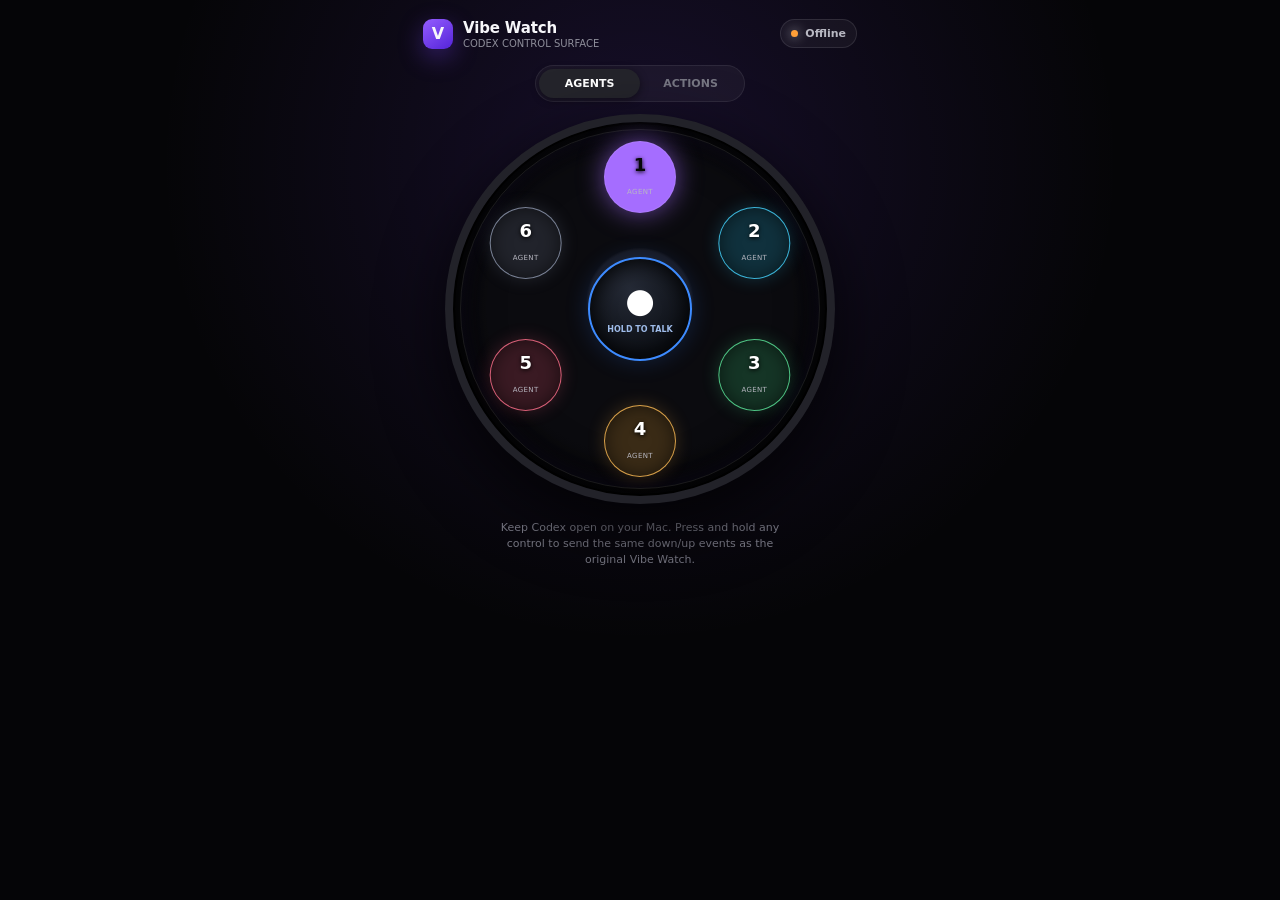
==== Web/controller.html @ 63808fba "Add browser controller and launch site" ====
<!doctype html>
<html lang="en">
<head>
  <meta charset="utf-8">
  <meta name="viewport" content="width=device-width,initial-scale=1,viewport-fit=cover,user-scalable=no">
  <meta name="theme-color" content="#050507">
  <meta name="apple-mobile-web-app-capable" content="yes">
  <meta name="apple-mobile-web-app-status-bar-style" content="black-translucent">
  <meta name="apple-mobile-web-app-title" content="Vibe Watch">
  <title>Vibe Watch Controller</title>
  <style>
    :root {
      color-scheme: dark;
      font-family: -apple-system, BlinkMacSystemFont, "SF Pro Display", system-ui, sans-serif;
      background: #050507;
      color: #f7f7fa;
      -webkit-tap-highlight-color: transparent;
      touch-action: manipulation;
    }
    * { box-sizing: border-box; }
    body {
      margin: 0;
      min-height: 100svh;
      overflow-x: hidden;
      background:
        radial-gradient(circle at 50% 18%, rgba(130, 74, 255, .14), transparent 30rem),
        #050507;
    }
    button { font: inherit; }
    .shell {
      width: min(100%, 470px);
      min-height: 100svh;
      margin: 0 auto;
      padding: max(18px, env(safe-area-inset-top)) 18px max(28px, env(safe-area-inset-bottom));
      display: flex;
      flex-direction: column;
      align-items: stretch;
    }
    header { display: flex; align-items: center; justify-content: space-between; margin-bottom: 12px; }
    .brand { display: flex; align-items: center; gap: 10px; }
    .mark {
      width: 30px; height: 30px; border-radius: 9px;
      display: grid; place-items: center; font-weight: 900;
      background: linear-gradient(145deg, #945dff, #5424d8);
      box-shadow: 0 8px 24px rgba(124, 69, 255, .35);
    }
    .brand strong { font-size: 15px; letter-spacing: -.01em; }
    .brand small { display: block; color: #8e8e9a; font-size: 10px; margin-top: 1px; }
    .status {
      border: 1px solid rgba(255,255,255,.1);
      border-radius: 999px;
      padding: 7px 10px;
      display: flex; align-items: center; gap: 7px;
      background: rgba(255,255,255,.045);
      color: #b8b8c2; font-size: 11px; font-weight: 700;
    }
    .status-dot { width: 7px; height: 7px; border-radius: 50%; background: #ff9f38; box-shadow: 0 0 12px currentColor; }
    .status.connected { color: #64e69a; }
    .status.connected .status-dot { background: #55e08e; }
    .mode-switch {
      align-self: center;
      display: grid; grid-template-columns: 1fr 1fr;
      width: 210px; padding: 3px; margin: 4px 0 12px;
      border: 1px solid rgba(255,255,255,.08); border-radius: 999px;
      background: rgba(255,255,255,.045);
    }
    .mode-switch button {
      border: 0; border-radius: 999px; padding: 8px 12px;
      background: transparent; color: #777783; font-size: 11px; font-weight: 800;
    }
    .mode-switch button.active { color: #fff; background: #24242b; box-shadow: 0 2px 8px #0007; }
    .watch {
      width: min(88vw, 390px); aspect-ratio: 1;
      position: relative; align-self: center;
      border-radius: 50%; overflow: hidden;
      background:
        radial-gradient(circle at 50% 48%, #17171d 0 19%, #0b0b0f 20% 57%, #040406 74%),
        #08080b;
      border: 8px solid #222229;
      box-shadow: inset 0 0 0 2px #000, inset 0 0 45px #000, 0 22px 65px #000b;
    }
    .watch::before {
      content: ""; position: absolute; inset: 7px; border-radius: 50%; pointer-events: none;
      border: 1px solid rgba(255,255,255,.09);
      box-shadow: inset 0 0 22px rgba(133, 85, 255, .08);
    }
    .face { position: absolute; inset: 0; opacity: 0; pointer-events: none; transform: scale(.97); transition: .22s ease; }
    .face.active { opacity: 1; pointer-events: auto; transform: scale(1); }
    .orb {
      --angle: 0deg; --color: #8b5cff;
      position: absolute; left: 50%; top: 50%; width: 72px; height: 72px;
      margin: -36px; padding: 0; border-radius: 50%;
      transform: rotate(var(--angle)) translateY(-132px) rotate(calc(-1 * var(--angle)));
      border: 1px solid color-mix(in srgb, var(--color) 70%, white 10%);
      color: white; background: color-mix(in srgb, var(--color) 20%, #09090c 80%);
      box-shadow: inset 0 0 18px #0008, 0 0 18px color-mix(in srgb, var(--color) 20%, transparent);
      display: grid; place-items: center; user-select: none; -webkit-user-select: none;
      transition: transform .12s ease, background .12s ease, box-shadow .12s ease;
    }
    .orb span { font-weight: 850; font-size: 18px; text-shadow: 0 1px 4px #000; }
    .orb small { display: block; font-size: 7px; margin-top: -15px; color: #b8b8c2; letter-spacing: .05em; }
    .orb.pressed, .orb.selected {
      background: var(--color); color: #07070a;
      box-shadow: 0 0 26px color-mix(in srgb, var(--color) 60%, transparent);
    }
    .orb.pressed { transform: rotate(var(--angle)) translateY(-132px) rotate(calc(-1 * var(--angle))) scale(.9); }
    .action-orb { width: 78px; height: 78px; margin: -39px; }
    .action-orb span { font-size: 10px; letter-spacing: .04em; }
    .action-orb b { font-size: 22px; line-height: 1; }
    .mic {
      position: absolute; left: 50%; top: 50%; width: 104px; height: 104px; margin: -52px;
      border-radius: 50%; border: 2px solid #3d8bff; color: white;
      background: radial-gradient(circle at 40% 30%, #252a36, #0d1016 70%);
      box-shadow: inset 0 0 22px #000, 0 0 24px rgba(49, 126, 255, .2);
      display: grid; place-items: center; user-select: none;
      transition: .12s ease;
    }
    .mic .icon { font-size: 34px; line-height: 1; }
    .mic small { font-size: 8px; font-weight: 800; color: #9fbce9; }
    .mic.pressed { transform: scale(.92); background: #d93452; border-color: #ff738b; box-shadow: 0 0 35px #e22d5077; }
    .hint { text-align: center; color: #777783; font-size: 11px; line-height: 1.45; margin: 16px auto 0; max-width: 310px; }
    .toast {
      position: fixed; left: 50%; bottom: max(24px, env(safe-area-inset-bottom));
      transform: translate(-50%, 20px); opacity: 0; pointer-events: none;
      border: 1px solid rgba(255,255,255,.1); border-radius: 999px;
      padding: 9px 14px; background: rgba(30,30,36,.92); backdrop-filter: blur(18px);
      font-size: 12px; font-weight: 700; transition: .2s ease;
    }
    .toast.show { opacity: 1; transform: translate(-50%, 0); }
    @media (max-height: 690px) {
      .watch { width: min(76vh, 350px); }
      .hint { margin-top: 8px; }
      .orb { transform: rotate(var(--angle)) translateY(-118px) rotate(calc(-1 * var(--angle))); }
      .orb.pressed { transform: rotate(var(--angle)) translateY(-118px) rotate(calc(-1 * var(--angle))) scale(.9); }
    }
  </style>
</head>
<body>
  <main class="shell">
    <header>
      <div class="brand"><div class="mark">V</div><div><strong>Vibe Watch</strong><small>CODEX CONTROL SURFACE</small></div></div>
      <div class="status" id="status"><i class="status-dot"></i><span>Connecting</span></div>
    </header>

    <nav class="mode-switch" aria-label="Control layer">
      <button class="active" data-face="agents">AGENTS</button>
      <button data-face="actions">ACTIONS</button>
    </nav>

    <section class="watch" aria-label="Vibe Watch controller">
      <div class="face active" id="agents">
        <button class="orb selected" style="--angle:0deg;--color:#a56dff" data-key="AG00"><span>1</span><small>AGENT</small></button>
        <button class="orb" style="--angle:60deg;--color:#2ccfff" data-key="AG01"><span>2</span><small>AGENT</small></button>
        <button class="orb" style="--angle:120deg;--color:#46e58d" data-key="AG02"><span>3</span><small>AGENT</small></button>
        <button class="orb" style="--angle:180deg;--color:#ffb33f" data-key="AG03"><span>4</span><small>AGENT</small></button>
        <button class="orb" style="--angle:240deg;--color:#ff5d7d" data-key="AG04"><span>5</span><small>AGENT</small></button>
        <button class="orb" style="--angle:300deg;--color:#7f8aa5" data-key="AG05"><span>6</span><small>AGENT</small></button>
        <button class="mic" data-mic><div><div class="icon">●</div><small>HOLD TO TALK</small></div></button>
      </div>

      <div class="face" id="actions">
        <button class="orb action-orb" style="--angle:0deg;--color:#a56dff" data-key="ACT06"><b>ϟ</b><span>FAST</span></button>
        <button class="orb action-orb" style="--angle:72deg;--color:#2b8cff" data-key="ACT07"><b>✓</b><span>APPROVE</span></button>
        <button class="orb action-orb" style="--angle:144deg;--color:#ff884d" data-key="ACT08"><b>×</b><span>REJECT</span></button>
        <button class="orb action-orb" style="--angle:216deg;--color:#35d7df" data-key="ACT09"><b>≋</b><span>PLAN</span></button>
        <button class="orb action-orb" style="--angle:288deg;--color:#eeeef5" data-key="ACT12"><b>↑</b><span>SEND</span></button>
        <button class="mic" data-mic><div><div class="icon">●</div><small>HOLD TO TALK</small></div></button>
      </div>
    </section>

    <p class="hint">Keep Codex open on your Mac. Press and hold any control to send the same down/up events as the original Vibe Watch.</p>
  </main>
  <div class="toast" id="toast">Sent</div>

  <script>
    const params = new URLSearchParams(location.search);
    const code = params.get('code') || localStorage.getItem('vibe-watch-code') || '';
    if (code) localStorage.setItem('vibe-watch-code', code);
    const status = document.querySelector('#status');
    const toast = document.querySelector('#toast');
    let toastTimer;

    function showToast(message) {
      toast.textContent = message;
      toast.classList.add('show');
      clearTimeout(toastTimer);
      toastTimer = setTimeout(() => toast.classList.remove('show'), 1100);
    }

    function createdAtForSwift() {
      return Date.now() / 1000 - 978307200;
    }

    async function send(key, act) {
      if (!code) return showToast('Scan the QR code again');
      const request = {
        pairingCode: code,
        event: { id: crypto.randomUUID(), key, phase: act, createdAt: createdAtForSwift() }
      };
      try {
        const response = await fetch('/api/event', {
          method: 'POST', headers: { 'Content-Type': 'application/json' },
          body: JSON.stringify(request), keepalive: true
        });
        if (!response.ok) throw new Error('Mac rejected the event');
        if (act === 1) showToast(key + ' sent');
      } catch (error) {
        showToast('Mac connection lost');
        setConnected(false);
      }
    }

    function bindPress(element, keys) {
      let activePointer = null;
      element.addEventListener('pointerdown', event => {
        event.preventDefault();
        if (activePointer !== null) return;
        activePointer = event.pointerId;
        element.setPointerCapture(event.pointerId);
        element.classList.add('pressed');
        keys.forEach(key => send(key, 1));
        if (element.dataset.key?.startsWith('AG')) {
          document.querySelectorAll('[data-key^="AG"]').forEach(item => item.classList.remove('selected'));
          element.classList.add('selected');
        }
      });
      const release = event => {
        if (activePointer !== event.pointerId) return;
        activePointer = null;
        element.classList.remove('pressed');
        keys.forEach(key => send(key, 0));
      };
      element.addEventListener('pointerup', release);
      element.addEventListener('pointercancel', release);
      element.addEventListener('lostpointercapture', event => {
        if (activePointer === event.pointerId) release(event);
      });
      element.addEventListener('contextmenu', event => event.preventDefault());
    }

    document.querySelectorAll('[data-key]').forEach(element => bindPress(element, [element.dataset.key]));
    document.querySelectorAll('[data-mic]').forEach(element => bindPress(element, ['ACT10', 'ACT11']));
    document.querySelectorAll('[data-face]').forEach(button => button.addEventListener('click', () => {
      document.querySelectorAll('[data-face]').forEach(item => item.classList.toggle('active', item === button));
      document.querySelectorAll('.face').forEach(face => face.classList.toggle('active', face.id === button.dataset.face));
    }));

    function setConnected(connected, label = connected ? 'Mac connected' : 'Offline') {
      status.classList.toggle('connected', connected);
      status.querySelector('span').textContent = label;
    }

    async function checkStatus() {
      try {
        const response = await fetch('/api/status?code=' + encodeURIComponent(code), { cache: 'no-store' });
        const data = await response.json();
        setConnected(response.ok && data.connected, response.ok ? data.name : 'Pairing failed');
      } catch { setConnected(false); }
    }
    checkStatus();
    setInterval(checkStatus, 3000);
  </script>
</body>
</html>
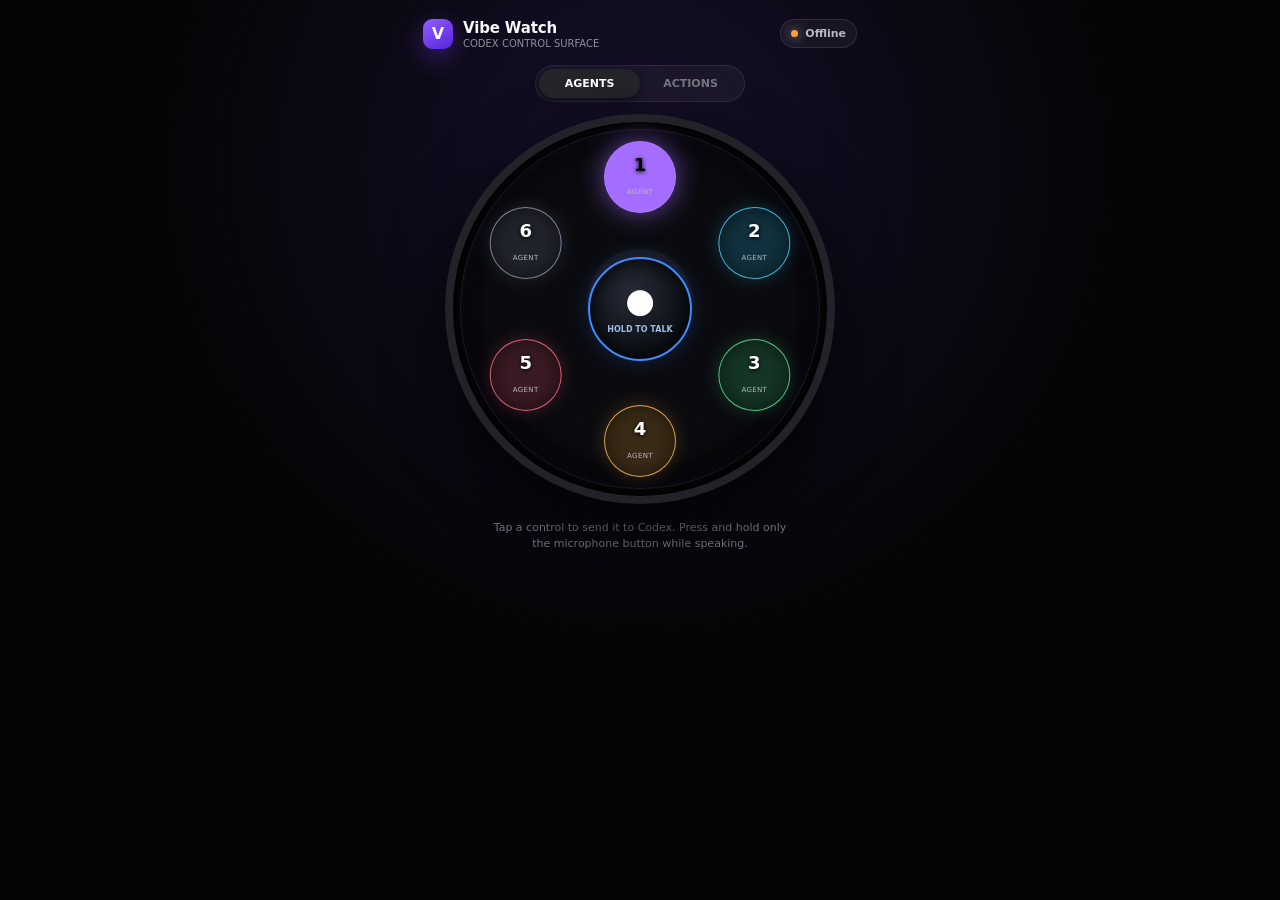
==== commit 66f8ea6b: "Fix Safari touch controls and Codex targeting" ====
--- a/Web/controller.html
+++ b/Web/controller.html
@@ -15,9 +15,16 @@
       background: #050507;
       color: #f7f7fa;
       -webkit-tap-highlight-color: transparent;
-      touch-action: manipulation;
-    }
-    * { box-sizing: border-box; }
+      -webkit-touch-callout: none;
+      -webkit-user-select: none;
+      user-select: none;
+    }
+    * {
+      box-sizing: border-box;
+      -webkit-touch-callout: none;
+      -webkit-user-select: none;
+      user-select: none;
+    }
     body {
       margin: 0;
       min-height: 100svh;
@@ -26,7 +33,11 @@
         radial-gradient(circle at 50% 18%, rgba(130, 74, 255, .14), transparent 30rem),
         #050507;
     }
-    button { font: inherit; }
+    button {
+      font: inherit;
+      touch-action: none;
+      -webkit-appearance: none;
+    }
     .shell {
       width: min(100%, 470px);
       min-height: 100svh;
@@ -168,7 +179,7 @@
       </div>
     </section>
 
-    <p class="hint">Keep Codex open on your Mac. Press and hold any control to send the same down/up events as the original Vibe Watch.</p>
+    <p class="hint">Tap a control to send it to Codex. Press and hold only the microphone button while speaking.</p>
   </main>
   <div class="toast" id="toast">Sent</div>
 
@@ -191,22 +202,39 @@
       return Date.now() / 1000 - 978307200;
     }
 
+    function createUUID() {
+      if (typeof crypto.randomUUID === 'function') return crypto.randomUUID();
+      const bytes = new Uint8Array(16);
+      if (typeof crypto.getRandomValues === 'function') {
+        crypto.getRandomValues(bytes);
+      } else {
+        for (let index = 0; index < bytes.length; index += 1) {
+          bytes[index] = Math.floor(Math.random() * 256);
+        }
+      }
+      bytes[6] = (bytes[6] & 0x0f) | 0x40;
+      bytes[8] = (bytes[8] & 0x3f) | 0x80;
+      const hex = Array.from(bytes, byte => byte.toString(16).padStart(2, '0'));
+      return `${hex.slice(0, 4).join('')}-${hex.slice(4, 6).join('')}-${hex.slice(6, 8).join('')}-${hex.slice(8, 10).join('')}-${hex.slice(10).join('')}`;
+    }
+
     async function send(key, act) {
       if (!code) return showToast('Scan the QR code again');
-      const request = {
-        pairingCode: code,
-        event: { id: crypto.randomUUID(), key, phase: act, createdAt: createdAtForSwift() }
-      };
       try {
+        const request = {
+          pairingCode: code,
+          event: { id: createUUID(), key, phase: act, createdAt: createdAtForSwift() }
+        };
         const response = await fetch('/api/event', {
           method: 'POST', headers: { 'Content-Type': 'application/json' },
           body: JSON.stringify(request), keepalive: true
         });
-        if (!response.ok) throw new Error('Mac rejected the event');
-        if (act === 1) showToast(key + ' sent');
+        const result = await response.json();
+        if (!response.ok) throw new Error(result.message || 'Mac rejected the event');
+        if (act === 1) showToast(key + ' worked');
       } catch (error) {
-        showToast('Mac connection lost');
-        setConnected(false);
+        showToast(error.message || 'Mac connection lost');
+        if (error instanceof TypeError) setConnected(false);
       }
     }
 
@@ -223,7 +251,7 @@
           document.querySelectorAll('[data-key^="AG"]').forEach(item => item.classList.remove('selected'));
           element.classList.add('selected');
         }
-      });
+      }, { passive: false });
       const release = event => {
         if (activePointer !== event.pointerId) return;
         activePointer = null;
@@ -232,11 +260,16 @@
       };
       element.addEventListener('pointerup', release);
       element.addEventListener('pointercancel', release);
+      element.addEventListener('pointermove', event => event.preventDefault(), { passive: false });
       element.addEventListener('lostpointercapture', event => {
         if (activePointer === event.pointerId) release(event);
       });
       element.addEventListener('contextmenu', event => event.preventDefault());
     }
+
+    document.addEventListener('selectstart', event => event.preventDefault());
+    document.addEventListener('dragstart', event => event.preventDefault());
+    document.addEventListener('contextmenu', event => event.preventDefault());
 
     document.querySelectorAll('[data-key]').forEach(element => bindPress(element, [element.dataset.key]));
     document.querySelectorAll('[data-mic]').forEach(element => bindPress(element, ['ACT10', 'ACT11']));
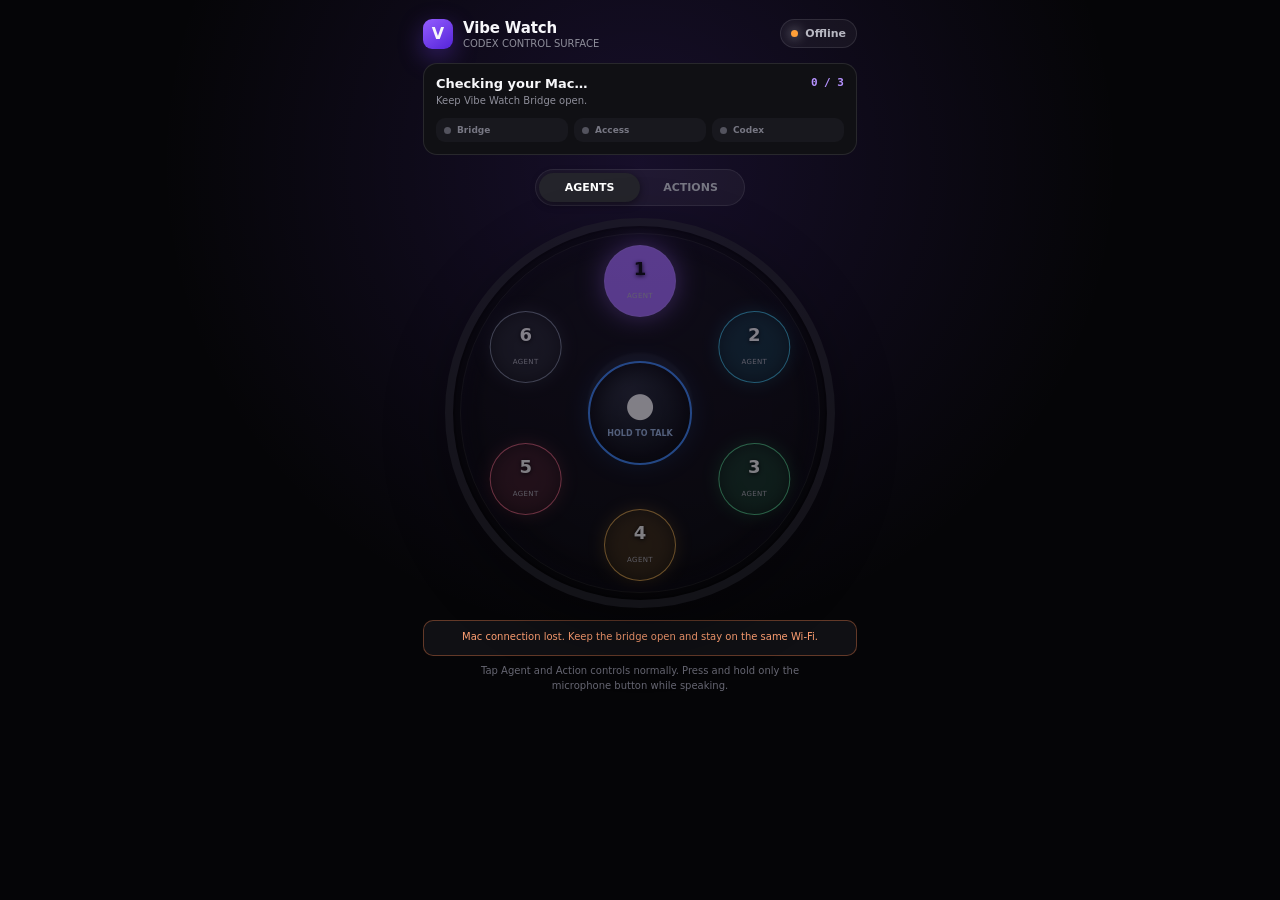
==== commit 68bd3d21: "Strengthen first-run onboarding" ====
--- a/Web/controller.html
+++ b/Web/controller.html
@@ -68,6 +68,34 @@
     .status-dot { width: 7px; height: 7px; border-radius: 50%; background: #ff9f38; box-shadow: 0 0 12px currentColor; }
     .status.connected { color: #64e69a; }
     .status.connected .status-dot { background: #55e08e; }
+    .readiness {
+      margin: 2px 0 10px; padding: 12px;
+      border: 1px solid rgba(255,255,255,.1); border-radius: 14px;
+      background: #101014;
+    }
+    .readiness-head { display: flex; align-items: flex-start; justify-content: space-between; gap: 12px; }
+    .readiness-head strong { display: block; font-size: 13px; }
+    .readiness-head small { display: block; margin-top: 3px; color: #8e8e9a; font-size: 10px; line-height: 1.4; }
+    .readiness-count { color: #b692ff; font: 700 11px ui-monospace, SFMono-Regular, Menlo, monospace; white-space: nowrap; }
+    .checks { display: grid; grid-template-columns: repeat(3, 1fr); gap: 6px; margin-top: 10px; }
+    .check {
+      display: flex; align-items: center; gap: 6px; min-width: 0;
+      padding: 7px 8px; border-radius: 9px; background: #18181e;
+      color: #777783; font-size: 9px; font-weight: 750;
+    }
+    .check i { width: 7px; height: 7px; flex: 0 0 auto; border-radius: 50%; background: #53535e; }
+    .check.done { color: #d8d7dd; }
+    .check.done i { background: #55e08e; }
+    .coach {
+      margin-bottom: 10px; padding: 12px;
+      border: 1px solid rgba(151,99,255,.45); border-radius: 14px; background: #121019;
+    }
+    .coach strong { display: block; font-size: 12px; }
+    .coach ol { display: grid; grid-template-columns: repeat(3,1fr); gap: 7px; list-style: none; padding: 0; margin: 10px 0; }
+    .coach li { padding: 8px; border-radius: 9px; background: #1a1721; color: #aaa6b4; font-size: 9px; line-height: 1.35; }
+    .coach li b { display: block; margin-bottom: 3px; color: #b58cff; font-size: 10px; }
+    .coach button { width: 100%; border: 0; border-radius: 9px; padding: 8px; background: #eeeef3; color: #101014; font-size: 10px; font-weight: 800; }
+    [hidden] { display: none !important; }
     .mode-switch {
       align-self: center;
       display: grid; grid-template-columns: 1fr 1fr;
@@ -90,6 +118,7 @@
       border: 8px solid #222229;
       box-shadow: inset 0 0 0 2px #000, inset 0 0 45px #000, 0 22px 65px #000b;
     }
+    .watch.blocked { opacity: .48; }
     .watch::before {
       content: ""; position: absolute; inset: 7px; border-radius: 50%; pointer-events: none;
       border: 1px solid rgba(255,255,255,.09);
@@ -129,7 +158,14 @@
     .mic .icon { font-size: 34px; line-height: 1; }
     .mic small { font-size: 8px; font-weight: 800; color: #9fbce9; }
     .mic.pressed { transform: scale(.92); background: #d93452; border-color: #ff738b; box-shadow: 0 0 35px #e22d5077; }
-    .hint { text-align: center; color: #777783; font-size: 11px; line-height: 1.45; margin: 16px auto 0; max-width: 310px; }
+    .feedback {
+      min-height: 36px; margin: 12px 0 0; padding: 9px 12px;
+      border: 1px solid rgba(255,255,255,.08); border-radius: 10px;
+      background: #101014; color: #8e8e9a; text-align: center; font-size: 10px; line-height: 1.45;
+    }
+    .feedback.success { color: #75e8a4; border-color: rgba(85,224,142,.28); }
+    .feedback.error { color: #ff9f72; border-color: rgba(255,136,77,.35); }
+    .hint { text-align: center; color: #666672; font-size: 10px; line-height: 1.45; margin: 8px auto 0; max-width: 330px; }
     .toast {
       position: fixed; left: 50%; bottom: max(24px, env(safe-area-inset-bottom));
       transform: translate(-50%, 20px); opacity: 0; pointer-events: none;
@@ -139,7 +175,7 @@
     }
     .toast.show { opacity: 1; transform: translate(-50%, 0); }
     @media (max-height: 690px) {
-      .watch { width: min(76vh, 350px); }
+      .watch { width: min(66vh, 330px); }
       .hint { margin-top: 8px; }
       .orb { transform: rotate(var(--angle)) translateY(-118px) rotate(calc(-1 * var(--angle))); }
       .orb.pressed { transform: rotate(var(--angle)) translateY(-118px) rotate(calc(-1 * var(--angle))) scale(.9); }
@@ -153,12 +189,34 @@
       <div class="status" id="status"><i class="status-dot"></i><span>Connecting</span></div>
     </header>
 
+    <section class="readiness" id="readiness" aria-live="polite">
+      <div class="readiness-head">
+        <div><strong id="readiness-title">Checking your Mac…</strong><small id="readiness-detail">Keep Vibe Watch Bridge open.</small></div>
+        <span class="readiness-count" id="readiness-count">0 / 3</span>
+      </div>
+      <div class="checks" aria-label="Setup checks">
+        <span class="check" data-check="bridge"><i></i>Bridge</span>
+        <span class="check" data-check="accessibility"><i></i>Access</span>
+        <span class="check" data-check="codex"><i></i>Codex</span>
+      </div>
+    </section>
+
+    <section class="coach" id="coach" hidden>
+      <strong>You’re connected. Three things to know:</strong>
+      <ol>
+        <li><b>1</b>Tap an agent</li>
+        <li><b>2</b>Open Actions</li>
+        <li><b>3</b>Hold mic only</li>
+      </ol>
+      <button id="coach-done">Got it — start controlling</button>
+    </section>
+
     <nav class="mode-switch" aria-label="Control layer">
       <button class="active" data-face="agents">AGENTS</button>
       <button data-face="actions">ACTIONS</button>
     </nav>
 
-    <section class="watch" aria-label="Vibe Watch controller">
+    <section class="watch blocked" id="control-surface" aria-label="Vibe Watch controller" aria-disabled="true">
       <div class="face active" id="agents">
         <button class="orb selected" style="--angle:0deg;--color:#a56dff" data-key="AG00"><span>1</span><small>AGENT</small></button>
         <button class="orb" style="--angle:60deg;--color:#2ccfff" data-key="AG01"><span>2</span><small>AGENT</small></button>
@@ -179,7 +237,8 @@
       </div>
     </section>
 
-    <p class="hint">Tap a control to send it to Codex. Press and hold only the microphone button while speaking.</p>
+    <p class="feedback" id="feedback" role="status" aria-live="polite">Checking whether Codex is ready…</p>
+    <p class="hint">Tap Agent and Action controls normally. Press and hold only the microphone button while speaking.</p>
   </main>
   <div class="toast" id="toast">Sent</div>
 
@@ -189,13 +248,63 @@
     if (code) localStorage.setItem('vibe-watch-code', code);
     const status = document.querySelector('#status');
     const toast = document.querySelector('#toast');
+    const readinessTitle = document.querySelector('#readiness-title');
+    const readinessDetail = document.querySelector('#readiness-detail');
+    const readinessCount = document.querySelector('#readiness-count');
+    const controlSurface = document.querySelector('#control-surface');
+    const feedback = document.querySelector('#feedback');
+    const coach = document.querySelector('#coach');
     let toastTimer;
+    let controlsEnabled = false;
+    let setupMessage = 'Checking whether Codex is ready…';
+
+    const successLabels = {
+      AG00: 'Agent 1 selected', AG01: 'Agent 2 selected', AG02: 'Agent 3 selected',
+      AG03: 'Agent 4 selected', AG04: 'Agent 5 selected', AG05: 'Agent 6 selected',
+      ACT06: 'FAST requested', ACT07: 'Approved', ACT08: 'Rejected',
+      ACT09: 'PLAN requested', ACT10: 'Microphone updated', ACT11: 'Microphone updated',
+      ACT12: 'Prompt sent'
+    };
 
     function showToast(message) {
       toast.textContent = message;
       toast.classList.add('show');
       clearTimeout(toastTimer);
       toastTimer = setTimeout(() => toast.classList.remove('show'), 1100);
+    }
+
+    function showFeedback(message, kind = '') {
+      feedback.textContent = message;
+      feedback.className = 'feedback' + (kind ? ' ' + kind : '');
+    }
+
+    function setCheck(name, done) {
+      document.querySelector(`[data-check="${name}"]`).classList.toggle('done', done);
+    }
+
+    function renderReadiness(data) {
+      const checks = [data.bridgeReady, data.accessibilityGranted, data.codexRunning];
+      const count = checks.filter(Boolean).length;
+      controlsEnabled = Boolean(data.ready);
+      setupMessage = data.message || 'Finish setup on your Mac.';
+      readinessCount.textContent = `${count} / 3`;
+      setCheck('bridge', data.bridgeReady);
+      setCheck('accessibility', data.accessibilityGranted);
+      setCheck('codex', data.codexRunning);
+      controlSurface.classList.toggle('blocked', !controlsEnabled);
+      controlSurface.setAttribute('aria-disabled', String(!controlsEnabled));
+
+      if (controlsEnabled) {
+        readinessTitle.textContent = 'Ready to control Codex';
+        readinessDetail.textContent = `${data.name} · Local connection`;
+        showFeedback(data.lastError || 'Tap Agent 1 to try your first control.', data.lastError ? 'error' : 'success');
+        if (!localStorage.getItem('vibe-watch-onboarding-seen')) coach.hidden = false;
+      } else {
+        readinessTitle.textContent = count === 0 ? 'Connecting to your Mac…' : 'Finish setup on your Mac';
+        readinessDetail.textContent = setupMessage;
+        coach.hidden = true;
+        showFeedback(setupMessage, 'error');
+      }
     }
 
     function createdAtForSwift() {
@@ -220,6 +329,10 @@
 
     async function send(key, act) {
       if (!code) return showToast('Scan the QR code again');
+      if (!controlsEnabled) {
+        showFeedback(setupMessage, 'error');
+        return;
+      }
       try {
         const request = {
           pairingCode: code,
@@ -231,9 +344,13 @@
         });
         const result = await response.json();
         if (!response.ok) throw new Error(result.message || 'Mac rejected the event');
-        if (act === 1) showToast(key + ' worked');
+        if (act === 1) {
+          showFeedback(successLabels[key] || `${key} worked`, 'success');
+          showToast('Worked');
+        }
       } catch (error) {
-        showToast(error.message || 'Mac connection lost');
+        showFeedback(error.message || 'Mac connection lost', 'error');
+        showToast('Needs attention');
         if (error instanceof TypeError) setConnected(false);
       }
     }
@@ -242,6 +359,10 @@
       let activePointer = null;
       element.addEventListener('pointerdown', event => {
         event.preventDefault();
+        if (!controlsEnabled) {
+          showFeedback(setupMessage, 'error');
+          return;
+        }
         if (activePointer !== null) return;
         activePointer = event.pointerId;
         element.setPointerCapture(event.pointerId);
@@ -277,6 +398,11 @@
       document.querySelectorAll('[data-face]').forEach(item => item.classList.toggle('active', item === button));
       document.querySelectorAll('.face').forEach(face => face.classList.toggle('active', face.id === button.dataset.face));
     }));
+    document.querySelector('#coach-done').addEventListener('click', () => {
+      localStorage.setItem('vibe-watch-onboarding-seen', '1');
+      coach.hidden = true;
+      showFeedback('Tap Agent 1 to try your first control.', 'success');
+    });
 
     function setConnected(connected, label = connected ? 'Mac connected' : 'Offline') {
       status.classList.toggle('connected', connected);
@@ -288,7 +414,14 @@
         const response = await fetch('/api/status?code=' + encodeURIComponent(code), { cache: 'no-store' });
         const data = await response.json();
         setConnected(response.ok && data.connected, response.ok ? data.name : 'Pairing failed');
-      } catch { setConnected(false); }
+        if (response.ok) renderReadiness(data);
+        else showFeedback(data.message || 'Pairing failed. Scan the QR code again.', 'error');
+      } catch {
+        setConnected(false);
+        controlsEnabled = false;
+        controlSurface.classList.add('blocked');
+        showFeedback('Mac connection lost. Keep the bridge open and stay on the same Wi-Fi.', 'error');
+      }
     }
     checkStatus();
     setInterval(checkStatus, 3000);
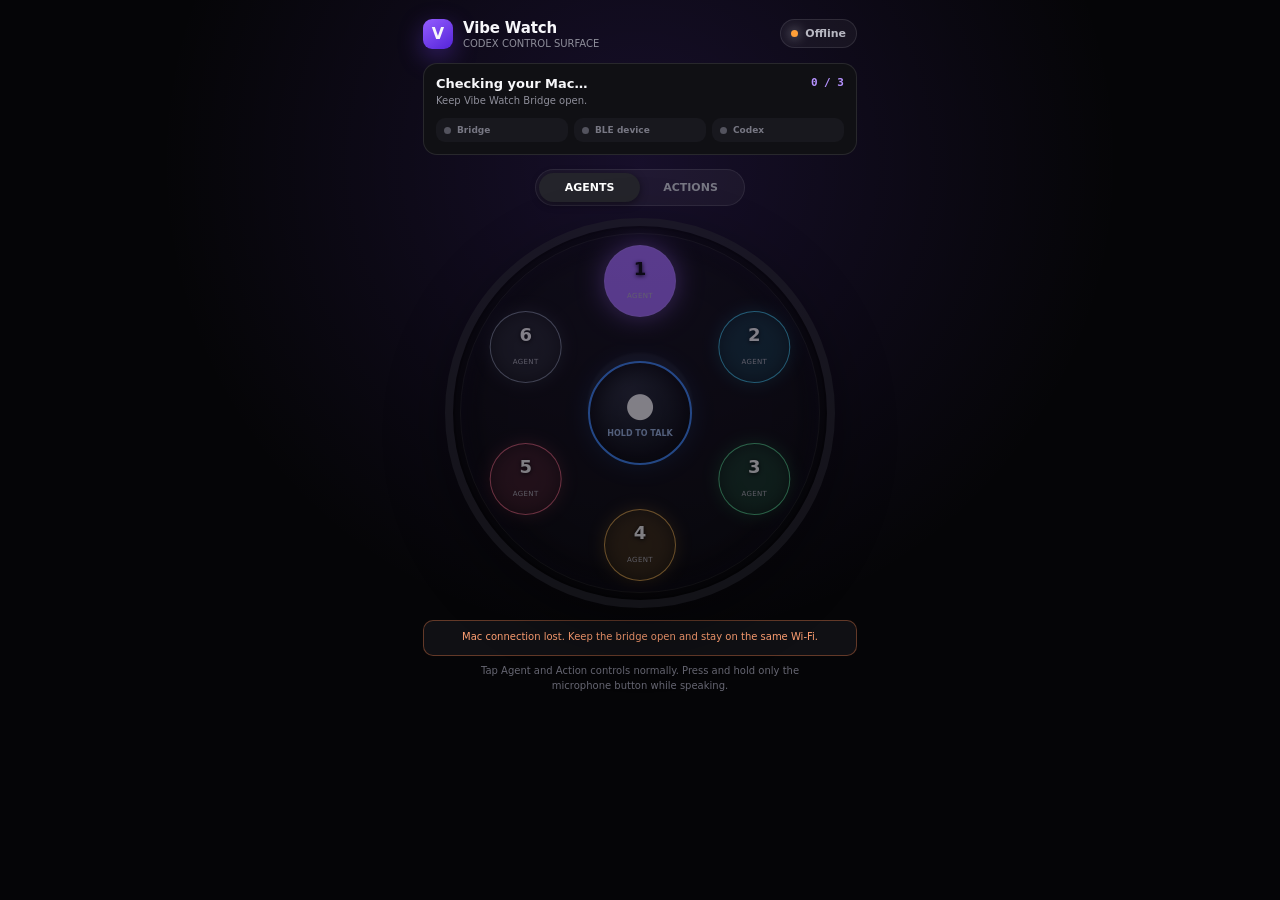
==== commit 0608f6cc: "Replace Accessibility bridge with native BLE HID relay" ====
--- a/Web/controller.html
+++ b/Web/controller.html
@@ -21,9 +21,10 @@
     }
     * {
       box-sizing: border-box;
-      -webkit-touch-callout: none;
-      -webkit-user-select: none;
-      user-select: none;
+      -webkit-touch-callout: none !important;
+      -webkit-user-select: none !important;
+      user-select: none !important;
+      -webkit-user-drag: none;
     }
     body {
       margin: 0;
@@ -38,6 +39,13 @@
       touch-action: none;
       -webkit-appearance: none;
     }
+    button * {
+      pointer-events: none;
+      -webkit-touch-callout: none !important;
+      -webkit-user-select: none !important;
+      user-select: none !important;
+    }
+    .watch, .face, .orb, .mic { touch-action: none; }
     .shell {
       width: min(100%, 470px);
       min-height: 100svh;
@@ -196,7 +204,7 @@
       </div>
       <div class="checks" aria-label="Setup checks">
         <span class="check" data-check="bridge"><i></i>Bridge</span>
-        <span class="check" data-check="accessibility"><i></i>Access</span>
+        <span class="check" data-check="hardware"><i></i>BLE device</span>
         <span class="check" data-check="codex"><i></i>Codex</span>
       </div>
     </section>
@@ -283,13 +291,13 @@
     }
 
     function renderReadiness(data) {
-      const checks = [data.bridgeReady, data.accessibilityGranted, data.codexRunning];
+      const checks = [data.bridgeReady, data.hardwareConnected, data.codexRunning];
       const count = checks.filter(Boolean).length;
       controlsEnabled = Boolean(data.ready);
       setupMessage = data.message || 'Finish setup on your Mac.';
       readinessCount.textContent = `${count} / 3`;
       setCheck('bridge', data.bridgeReady);
-      setCheck('accessibility', data.accessibilityGranted);
+      setCheck('hardware', data.hardwareConnected);
       setCheck('codex', data.codexRunning);
       controlSurface.classList.toggle('blocked', !controlsEnabled);
       controlSurface.setAttribute('aria-disabled', String(!controlsEnabled));
@@ -357,6 +365,11 @@
 
     function bindPress(element, keys) {
       let activePointer = null;
+      const suppressNativeGesture = event => event.preventDefault();
+      element.addEventListener('touchstart', suppressNativeGesture, { passive: false });
+      element.addEventListener('touchmove', suppressNativeGesture, { passive: false });
+      element.addEventListener('touchend', suppressNativeGesture, { passive: false });
+      element.addEventListener('touchcancel', suppressNativeGesture, { passive: false });
       element.addEventListener('pointerdown', event => {
         event.preventDefault();
         if (!controlsEnabled) {
@@ -388,9 +401,12 @@
       element.addEventListener('contextmenu', event => event.preventDefault());
     }
 
-    document.addEventListener('selectstart', event => event.preventDefault());
-    document.addEventListener('dragstart', event => event.preventDefault());
-    document.addEventListener('contextmenu', event => event.preventDefault());
+    const preventNativeSelection = event => event.preventDefault();
+    document.addEventListener('selectstart', preventNativeSelection, { capture: true });
+    document.addEventListener('dragstart', preventNativeSelection, { capture: true });
+    document.addEventListener('contextmenu', preventNativeSelection, { capture: true });
+    document.addEventListener('gesturestart', preventNativeSelection, { capture: true, passive: false });
+    document.addEventListener('selectionchange', () => window.getSelection()?.removeAllRanges());
 
     document.querySelectorAll('[data-key]').forEach(element => bindPress(element, [element.dataset.key]));
     document.querySelectorAll('[data-mic]').forEach(element => bindPress(element, ['ACT10', 'ACT11']));
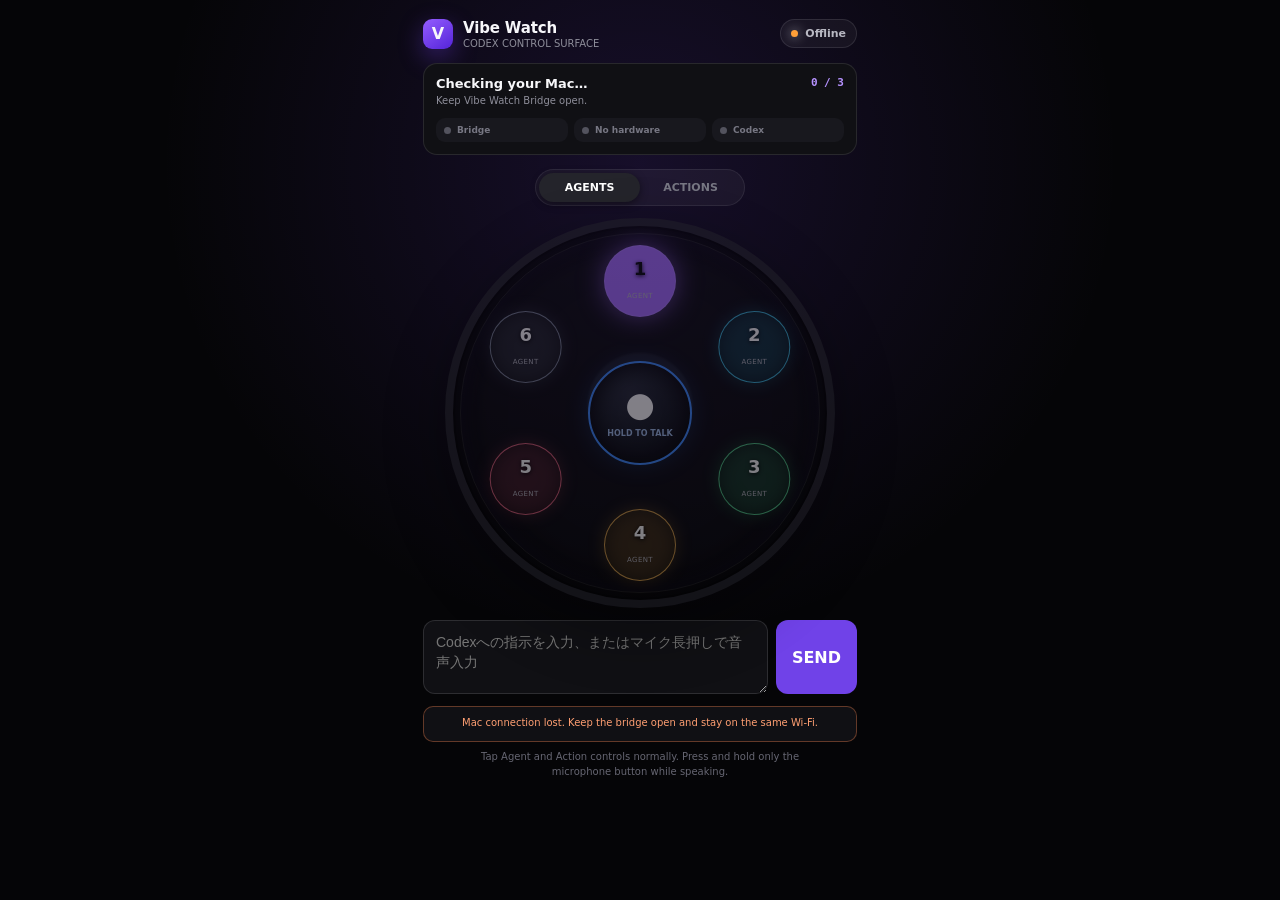
==== commit 6c031e5b: "Make Codex app-server the hardware-free default" ====
--- a/Web/controller.html
+++ b/Web/controller.html
@@ -171,6 +171,13 @@
       border: 1px solid rgba(255,255,255,.08); border-radius: 10px;
       background: #101014; color: #8e8e9a; text-align: center; font-size: 10px; line-height: 1.45;
     }
+    .composer { margin-top: 12px; display: grid; grid-template-columns: 1fr auto; gap: 8px; }
+    .composer textarea {
+      min-height: 74px; resize: vertical; border: 1px solid rgba(255,255,255,.12); border-radius: 12px;
+      padding: 11px 12px; background: #101014; color: #f7f7fa; font: 14px/1.45 -apple-system, sans-serif;
+      -webkit-user-select: text !important; user-select: text !important; touch-action: manipulation;
+    }
+    .composer button { border: 0; border-radius: 12px; padding: 0 16px; color: white; background: #7042e8; font-weight: 800; }
     .feedback.success { color: #75e8a4; border-color: rgba(85,224,142,.28); }
     .feedback.error { color: #ff9f72; border-color: rgba(255,136,77,.35); }
     .hint { text-align: center; color: #666672; font-size: 10px; line-height: 1.45; margin: 8px auto 0; max-width: 330px; }
@@ -204,7 +211,7 @@
       </div>
       <div class="checks" aria-label="Setup checks">
         <span class="check" data-check="bridge"><i></i>Bridge</span>
-        <span class="check" data-check="hardware"><i></i>BLE device</span>
+        <span class="check" data-check="hardware"><i></i>No hardware</span>
         <span class="check" data-check="codex"><i></i>Codex</span>
       </div>
     </section>
@@ -244,6 +251,11 @@
         <button class="mic" data-mic><div><div class="icon">●</div><small>HOLD TO TALK</small></div></button>
       </div>
     </section>
+
+    <div class="composer">
+      <textarea id="prompt" maxlength="4000" placeholder="Codexへの指示を入力、またはマイク長押しで音声入力"></textarea>
+      <button id="send-prompt" type="button">SEND</button>
+    </div>
 
     <p class="feedback" id="feedback" role="status" aria-live="polite">Checking whether Codex is ready…</p>
     <p class="hint">Tap Agent and Action controls normally. Press and hold only the microphone button while speaking.</p>
@@ -261,6 +273,7 @@
     const readinessCount = document.querySelector('#readiness-count');
     const controlSurface = document.querySelector('#control-surface');
     const feedback = document.querySelector('#feedback');
+    const promptField = document.querySelector('#prompt');
     const coach = document.querySelector('#coach');
     let toastTimer;
     let controlsEnabled = false;
@@ -305,7 +318,11 @@
       if (controlsEnabled) {
         readinessTitle.textContent = 'Ready to control Codex';
         readinessDetail.textContent = `${data.name} · Local connection`;
-        showFeedback(data.lastError || 'Tap Agent 1 to try your first control.', data.lastError ? 'error' : 'success');
+        const liveMessage = data.pendingApproval ? 'Codexが承認待ちです。APPROVEかREJECTを押してください。'
+          : data.codexBusy ? 'Codexが作業中です。追加指示はそのままSENDできます。'
+          : data.lastResponse ? data.lastResponse.slice(-240)
+          : '指示を入力してSENDしてください。';
+        showFeedback(data.lastError || liveMessage, data.lastError ? 'error' : 'success');
         if (!localStorage.getItem('vibe-watch-onboarding-seen')) coach.hidden = false;
       } else {
         readinessTitle.textContent = count === 0 ? 'Connecting to your Mac…' : 'Finish setup on your Mac';
@@ -344,7 +361,8 @@
       try {
         const request = {
           pairingCode: code,
-          event: { id: createUUID(), key, phase: act, createdAt: createdAtForSwift() }
+          event: { id: createUUID(), key, phase: act, createdAt: createdAtForSwift() },
+          prompt: key === 'ACT12' ? promptField.value : null
         };
         const response = await fetch('/api/event', {
           method: 'POST', headers: { 'Content-Type': 'application/json' },
@@ -353,6 +371,7 @@
         const result = await response.json();
         if (!response.ok) throw new Error(result.message || 'Mac rejected the event');
         if (act === 1) {
+          if (key === 'ACT12') promptField.value = '';
           showFeedback(successLabels[key] || `${key} worked`, 'success');
           showToast('Worked');
         }
@@ -401,15 +420,56 @@
       element.addEventListener('contextmenu', event => event.preventDefault());
     }
 
-    const preventNativeSelection = event => event.preventDefault();
+    const preventNativeSelection = event => {
+      if (event.target.closest?.('textarea,input')) return;
+      event.preventDefault();
+    };
     document.addEventListener('selectstart', preventNativeSelection, { capture: true });
     document.addEventListener('dragstart', preventNativeSelection, { capture: true });
     document.addEventListener('contextmenu', preventNativeSelection, { capture: true });
     document.addEventListener('gesturestart', preventNativeSelection, { capture: true, passive: false });
-    document.addEventListener('selectionchange', () => window.getSelection()?.removeAllRanges());
+    document.addEventListener('selectionchange', () => {
+      if (document.activeElement?.matches?.('textarea,input')) return;
+      window.getSelection()?.removeAllRanges();
+    });
 
     document.querySelectorAll('[data-key]').forEach(element => bindPress(element, [element.dataset.key]));
-    document.querySelectorAll('[data-mic]').forEach(element => bindPress(element, ['ACT10', 'ACT11']));
+    document.querySelector('#send-prompt').addEventListener('click', () => send('ACT12', 1));
+
+    const SpeechRecognition = window.SpeechRecognition || window.webkitSpeechRecognition;
+    let recognition = null;
+    if (SpeechRecognition) {
+      recognition = new SpeechRecognition();
+      recognition.lang = 'ja-JP';
+      recognition.interimResults = true;
+      recognition.continuous = true;
+      recognition.onresult = event => {
+        let text = '';
+        for (let i = 0; i < event.results.length; i += 1) text += event.results[i][0].transcript;
+        promptField.value = text;
+        showFeedback('音声を入力中… 指を離して確認し、SENDを押してください。', 'success');
+      };
+      recognition.onerror = event => showFeedback(`音声入力: ${event.error}`, 'error');
+    }
+    document.querySelectorAll('[data-mic]').forEach(element => {
+      let recording = false;
+      element.addEventListener('pointerdown', event => {
+        event.preventDefault();
+        if (!controlsEnabled) return showFeedback(setupMessage, 'error');
+        if (!recognition) { promptField.focus(); return showFeedback('このブラウザでは音声認識を使えません。テキスト入力してください。', 'error'); }
+        recording = true; element.classList.add('pressed');
+        try { recognition.start(); } catch {}
+      }, {passive:false});
+      const stop = event => {
+        event.preventDefault();
+        if (!recording) return;
+        recording = false; element.classList.remove('pressed');
+        try { recognition.stop(); } catch {}
+      };
+      element.addEventListener('pointerup', stop, {passive:false});
+      element.addEventListener('pointercancel', stop, {passive:false});
+      element.addEventListener('contextmenu', event => event.preventDefault());
+    });
     document.querySelectorAll('[data-face]').forEach(button => button.addEventListener('click', () => {
       document.querySelectorAll('[data-face]').forEach(item => item.classList.toggle('active', item === button));
       document.querySelectorAll('.face').forEach(face => face.classList.toggle('active', face.id === button.dataset.face));
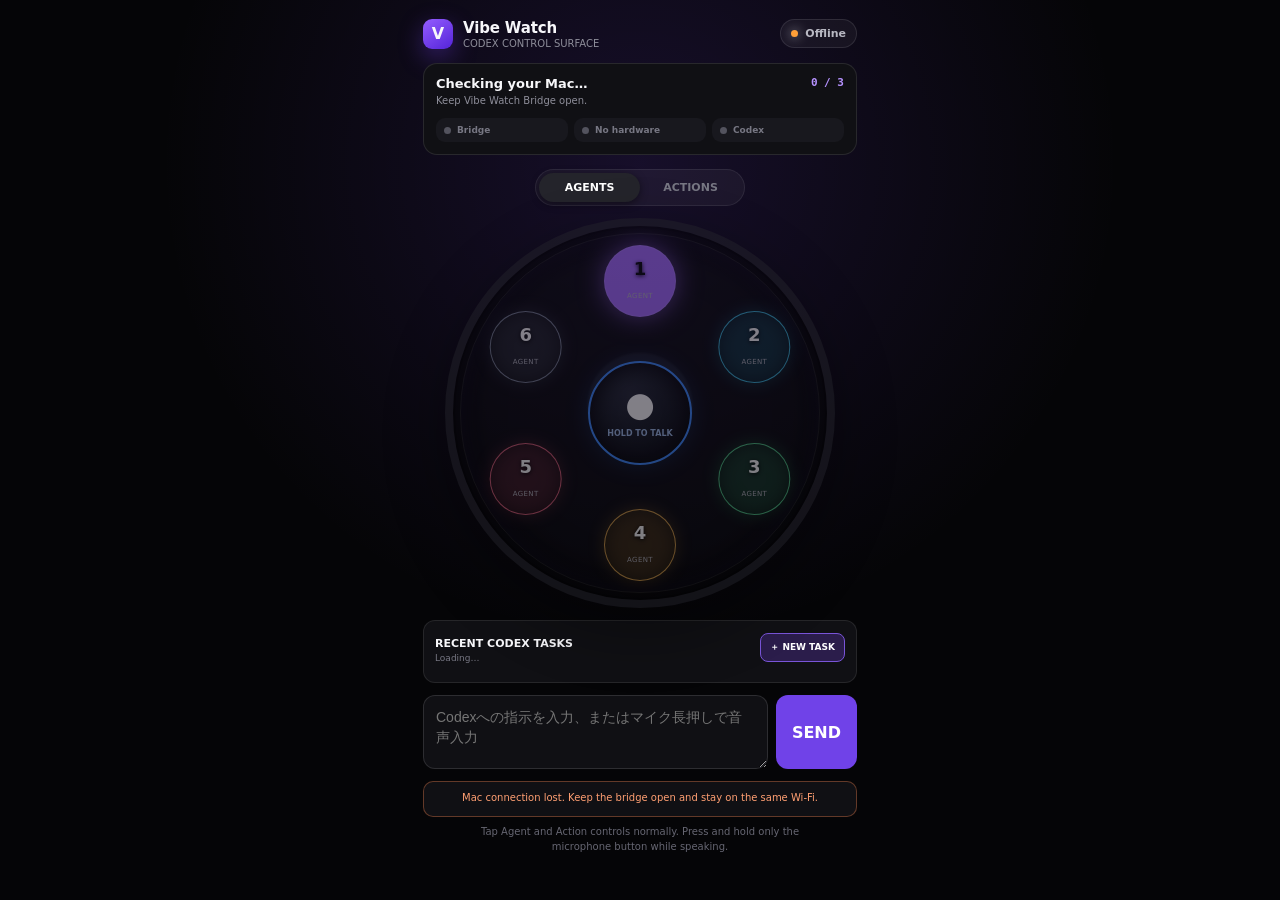
==== commit 02573fe9: "Improve recent task control and new-task workflow" ====
--- a/Web/controller.html
+++ b/Web/controller.html
@@ -178,6 +178,19 @@
       -webkit-user-select: text !important; user-select: text !important; touch-action: manipulation;
     }
     .composer button { border: 0; border-radius: 12px; padding: 0 16px; color: white; background: #7042e8; font-weight: 800; }
+    .task-panel { margin-top: 12px; padding: 11px; border: 1px solid rgba(255,255,255,.09); border-radius: 12px; background: #101014; }
+    .task-panel header { display: flex; align-items: center; justify-content: space-between; gap: 8px; margin: 0 0 8px; }
+    .task-panel header div { min-width: 0; }
+    .task-panel strong { font-size: 11px; }
+    .task-panel small { display: block; margin-top: 2px; overflow: hidden; color: #777783; font-size: 9px; text-overflow: ellipsis; white-space: nowrap; }
+    .task-grid { display: grid; grid-template-columns: 1fr 1fr; gap: 6px; }
+    .task-chip { min-width: 0; border: 1px solid rgba(255,255,255,.08); border-radius: 9px; padding: 8px; background: #18181e; color: #b6b4be; text-align: left; }
+    .task-chip b { display: block; overflow: hidden; text-overflow: ellipsis; white-space: nowrap; font-size: 10px; }
+    .task-chip span { display: block; overflow: hidden; margin-top: 2px; color: #73717b; font-size: 8px; text-overflow: ellipsis; white-space: nowrap; }
+    .task-chip.selected { border-color: #8f63ff; color: white; background: #231b38; }
+    .task-chip.active span { color: #55e08e; }
+    .new-task { flex: 0 0 auto; border: 1px solid #7954d8; border-radius: 8px; padding: 7px 9px; background: #2b1d4b; color: white; font-size: 9px; font-weight: 800; }
+    .new-task.selected { background: #8153ee; }
     .feedback.success { color: #75e8a4; border-color: rgba(85,224,142,.28); }
     .feedback.error { color: #ff9f72; border-color: rgba(255,136,77,.35); }
     .hint { text-align: center; color: #666672; font-size: 10px; line-height: 1.45; margin: 8px auto 0; max-width: 330px; }
@@ -250,6 +263,11 @@
         <button class="orb action-orb" style="--angle:288deg;--color:#eeeef5" data-key="ACT12"><b>↑</b><span>SEND</span></button>
         <button class="mic" data-mic><div><div class="icon">●</div><small>HOLD TO TALK</small></div></button>
       </div>
+    </section>
+
+    <section class="task-panel" aria-label="Recent Codex tasks">
+      <header><div><strong>RECENT CODEX TASKS</strong><small id="workspace-label">Loading…</small></div><button class="new-task" id="new-task" type="button">＋ NEW TASK</button></header>
+      <div class="task-grid" id="task-grid"></div>
     </section>
 
     <div class="composer">
@@ -274,6 +292,9 @@
     const controlSurface = document.querySelector('#control-surface');
     const feedback = document.querySelector('#feedback');
     const promptField = document.querySelector('#prompt');
+    const taskGrid = document.querySelector('#task-grid');
+    const workspaceLabel = document.querySelector('#workspace-label');
+    const newTaskButton = document.querySelector('#new-task');
     const coach = document.querySelector('#coach');
     let toastTimer;
     let controlsEnabled = false;
@@ -314,11 +335,15 @@
       setCheck('codex', data.codexRunning);
       controlSurface.classList.toggle('blocked', !controlsEnabled);
       controlSurface.setAttribute('aria-disabled', String(!controlsEnabled));
+      workspaceLabel.textContent = `New tasks: ${data.workspace || 'Mac default folder'}`;
+      renderTasks(data.tasks || [], data.newTaskMode ? 0 : (data.selectedAgent || 1));
+      newTaskButton.classList.toggle('selected', Boolean(data.newTaskMode));
 
       if (controlsEnabled) {
         readinessTitle.textContent = 'Ready to control Codex';
         readinessDetail.textContent = `${data.name} · Local connection`;
-        const liveMessage = data.pendingApproval ? 'Codexが承認待ちです。APPROVEかREJECTを押してください。'
+        const liveMessage = data.newTaskMode ? `新規タスクを作成します。指示を入力してSENDしてください。`
+          : data.pendingApproval ? 'Codexが承認待ちです。APPROVEかREJECTを押してください。'
           : data.codexBusy ? 'Codexが作業中です。追加指示はそのままSENDできます。'
           : data.lastResponse ? data.lastResponse.slice(-240)
           : '指示を入力してSENDしてください。';
@@ -330,6 +355,24 @@
         coach.hidden = true;
         showFeedback(setupMessage, 'error');
       }
+    }
+
+    function renderTasks(tasks, selectedAgent) {
+      taskGrid.replaceChildren();
+      for (let index = 0; index < 6; index += 1) {
+        const task = tasks[index];
+        const button = document.createElement('button');
+        button.type = 'button';
+        button.className = 'task-chip' + (selectedAgent === index + 1 ? ' selected' : '') + (task?.active ? ' active' : '');
+        const title = document.createElement('b');
+        title.textContent = `${index + 1} · ${task?.title || 'Empty slot'}`;
+        const state = document.createElement('span');
+        state.textContent = task?.active ? '● ACTIVE' : (task ? task.cwd : 'Creates a new task');
+        button.append(title, state);
+        button.addEventListener('click', () => send(`AG${String(index).padStart(2, '0')}`, 1));
+        taskGrid.append(button);
+      }
+      document.querySelectorAll('[data-key^="AG"]').forEach((item, index) => item.classList.toggle('selected', selectedAgent === index + 1));
     }
 
     function createdAtForSwift() {
@@ -372,7 +415,9 @@
         if (!response.ok) throw new Error(result.message || 'Mac rejected the event');
         if (act === 1) {
           if (key === 'ACT12') promptField.value = '';
-          showFeedback(successLabels[key] || `${key} worked`, 'success');
+          const agentIndex = key.startsWith('AG') ? Number(key.slice(2)) : -1;
+          const taskTitle = agentIndex >= 0 ? taskGrid.children[agentIndex]?.querySelector('b')?.textContent : null;
+          showFeedback(taskTitle ? `${taskTitle} selected` : (successLabels[key] || `${key} worked`), 'success');
           showToast('Worked');
         }
       } catch (error) {
@@ -435,6 +480,7 @@
 
     document.querySelectorAll('[data-key]').forEach(element => bindPress(element, [element.dataset.key]));
     document.querySelector('#send-prompt').addEventListener('click', () => send('ACT12', 1));
+    newTaskButton.addEventListener('click', () => send('NEW00', 1));
 
     const SpeechRecognition = window.SpeechRecognition || window.webkitSpeechRecognition;
     let recognition = null;
